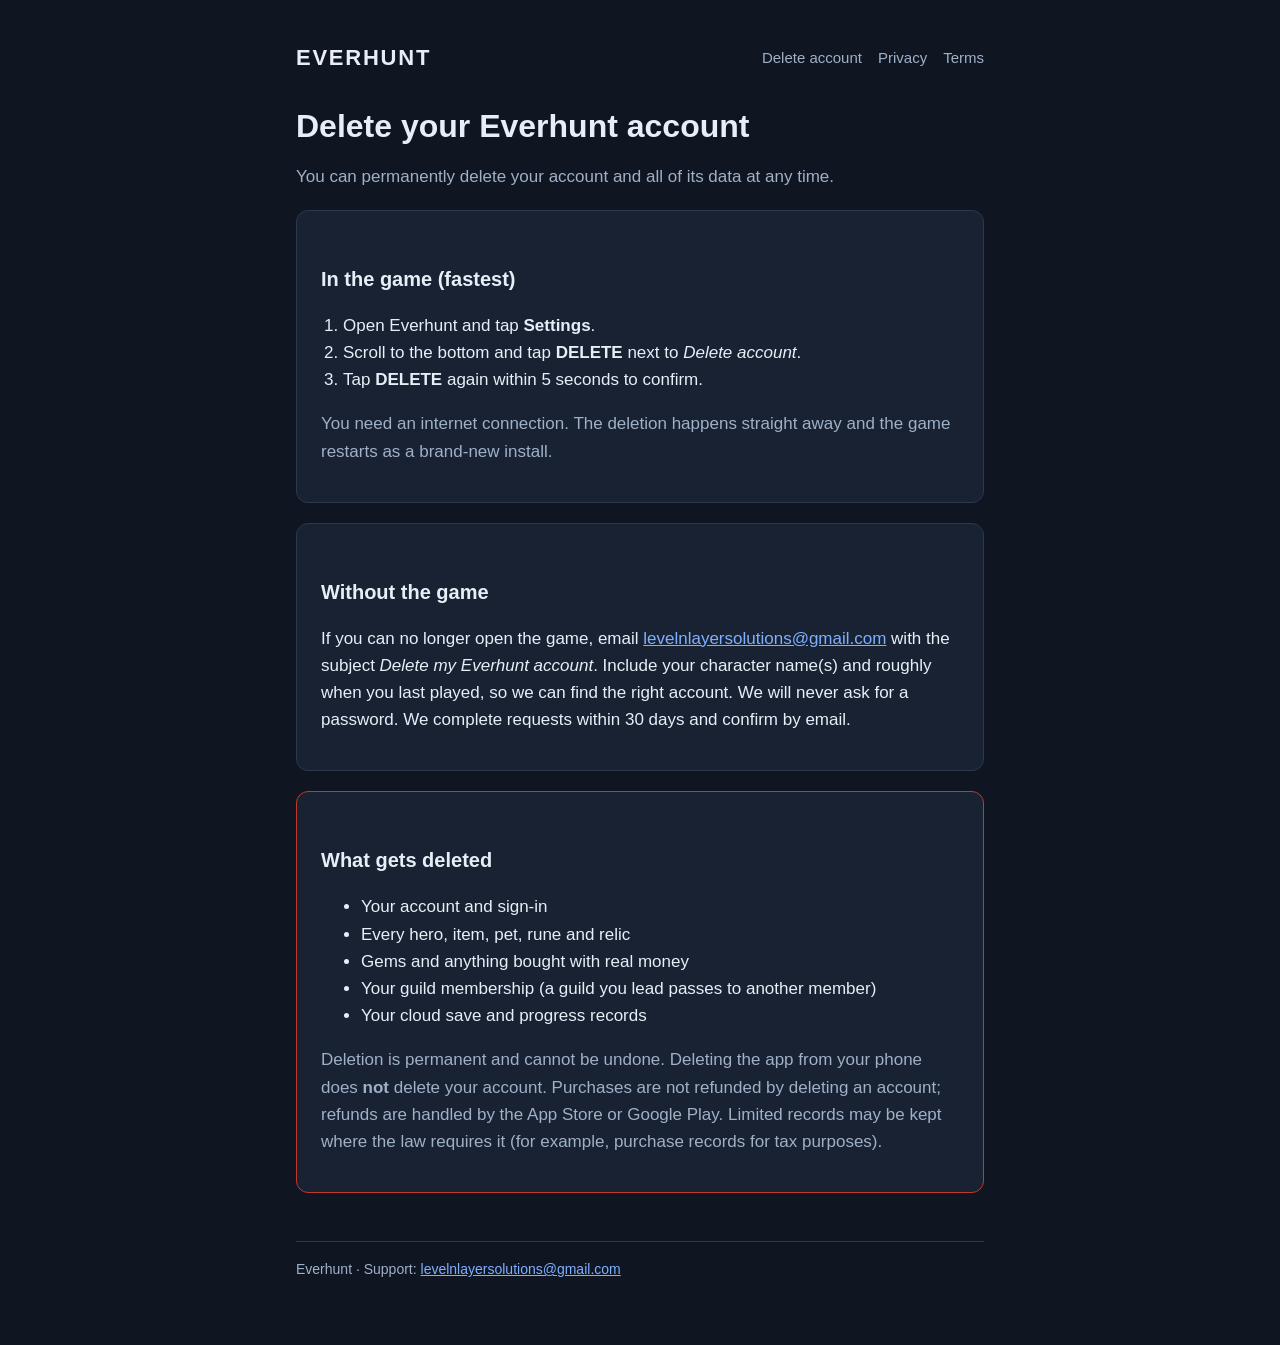
==== delete-account.html @ d9aab1ea "Everhunt site: home, delete account, privacy + terms placeholders Co-Authored-By: Claude Opus 5.5 <n" ====
<!doctype html>
<html lang="en"><head><meta charset="utf-8"><meta name="viewport" content="width=device-width,initial-scale=1"><title>Delete your Everhunt account</title><link rel="stylesheet" href="style.css"></head><body><main><header><a class="brand" href="index.html">EVERHUNT</a><nav><a href="delete-account.html">Delete account</a><a href="privacy.html">Privacy</a><a href="terms.html">Terms</a></nav></header>
<h1>Delete your Everhunt account</h1><p class="muted">You can permanently delete your account and all of its data at any time.</p>
<div class="card"><h2>In the game (fastest)</h2><ol><li>Open Everhunt and tap <strong>Settings</strong>.</li><li>Scroll to the bottom and tap <strong>DELETE</strong> next to <em>Delete account</em>.</li><li>Tap <strong>DELETE</strong> again within 5 seconds to confirm.</li></ol><p class="muted">You need an internet connection. The deletion happens straight away and the game restarts as a brand-new install.</p></div>
<div class="card"><h2>Without the game</h2><p>If you can no longer open the game, email <a href="mailto:levelnlayersolutions@gmail.com?subject=Delete%20my%20Everhunt%20account">levelnlayersolutions@gmail.com</a> with the subject <em>Delete my Everhunt account</em>. Include your character name(s) and roughly when you last played, so we can find the right account. We will never ask for a password. We complete requests within 30 days and confirm by email.</p></div>
<div class="card danger"><h2>What gets deleted</h2><ul><li>Your account and sign-in</li><li>Every hero, item, pet, rune and relic</li><li>Gems and anything bought with real money</li><li>Your guild membership (a guild you lead passes to another member)</li><li>Your cloud save and progress records</li></ul><p class="muted">Deletion is permanent and cannot be undone. Deleting the app from your phone does <strong>not</strong> delete your account. Purchases are not refunded by deleting an account; refunds are handled by the App Store or Google Play. Limited records may be kept where the law requires it (for example, purchase records for tax purposes).</p></div>
<footer>Everhunt &middot; Support: <a href="mailto:levelnlayersolutions@gmail.com">levelnlayersolutions@gmail.com</a></footer></main></body></html>
---- style.css ----
:root{--bg:#0f1622;--card:#182233;--ink:#e8eef7;--muted:#9fb0c7;--accent:#3d7bd9;--line:#2a3850;--danger:#c0392b}
*{box-sizing:border-box}
body{margin:0;background:var(--bg);color:var(--ink);font:17px/1.6 -apple-system,BlinkMacSystemFont,"Segoe UI",Roboto,sans-serif}
main{max-width:720px;margin:0 auto;padding:40px 16px 64px}
header{display:flex;justify-content:space-between;align-items:center;gap:16px;flex-wrap:wrap;margin-bottom:32px}
.brand{font-weight:800;letter-spacing:.08em;font-size:22px;color:var(--ink);text-decoration:none}
nav a{color:var(--muted);text-decoration:none;margin-left:16px;font-size:15px}
nav a:hover{color:var(--ink)}
h1{font-size:32px;line-height:1.2;margin:0 0 8px}
h2{font-size:20px;margin:32px 0 8px}
p,li{color:var(--ink)}
.muted{color:var(--muted)}
.card{background:var(--card);border:1px solid var(--line);border-radius:12px;padding:20px 24px;margin:20px 0}
.card.danger{border-color:var(--danger)}
ol{padding-left:22px}
a{color:#7fb0ff}
code{background:#0b111a;padding:2px 6px;border-radius:6px}
footer{margin-top:48px;padding-top:16px;border-top:1px solid var(--line);color:var(--muted);font-size:14px}
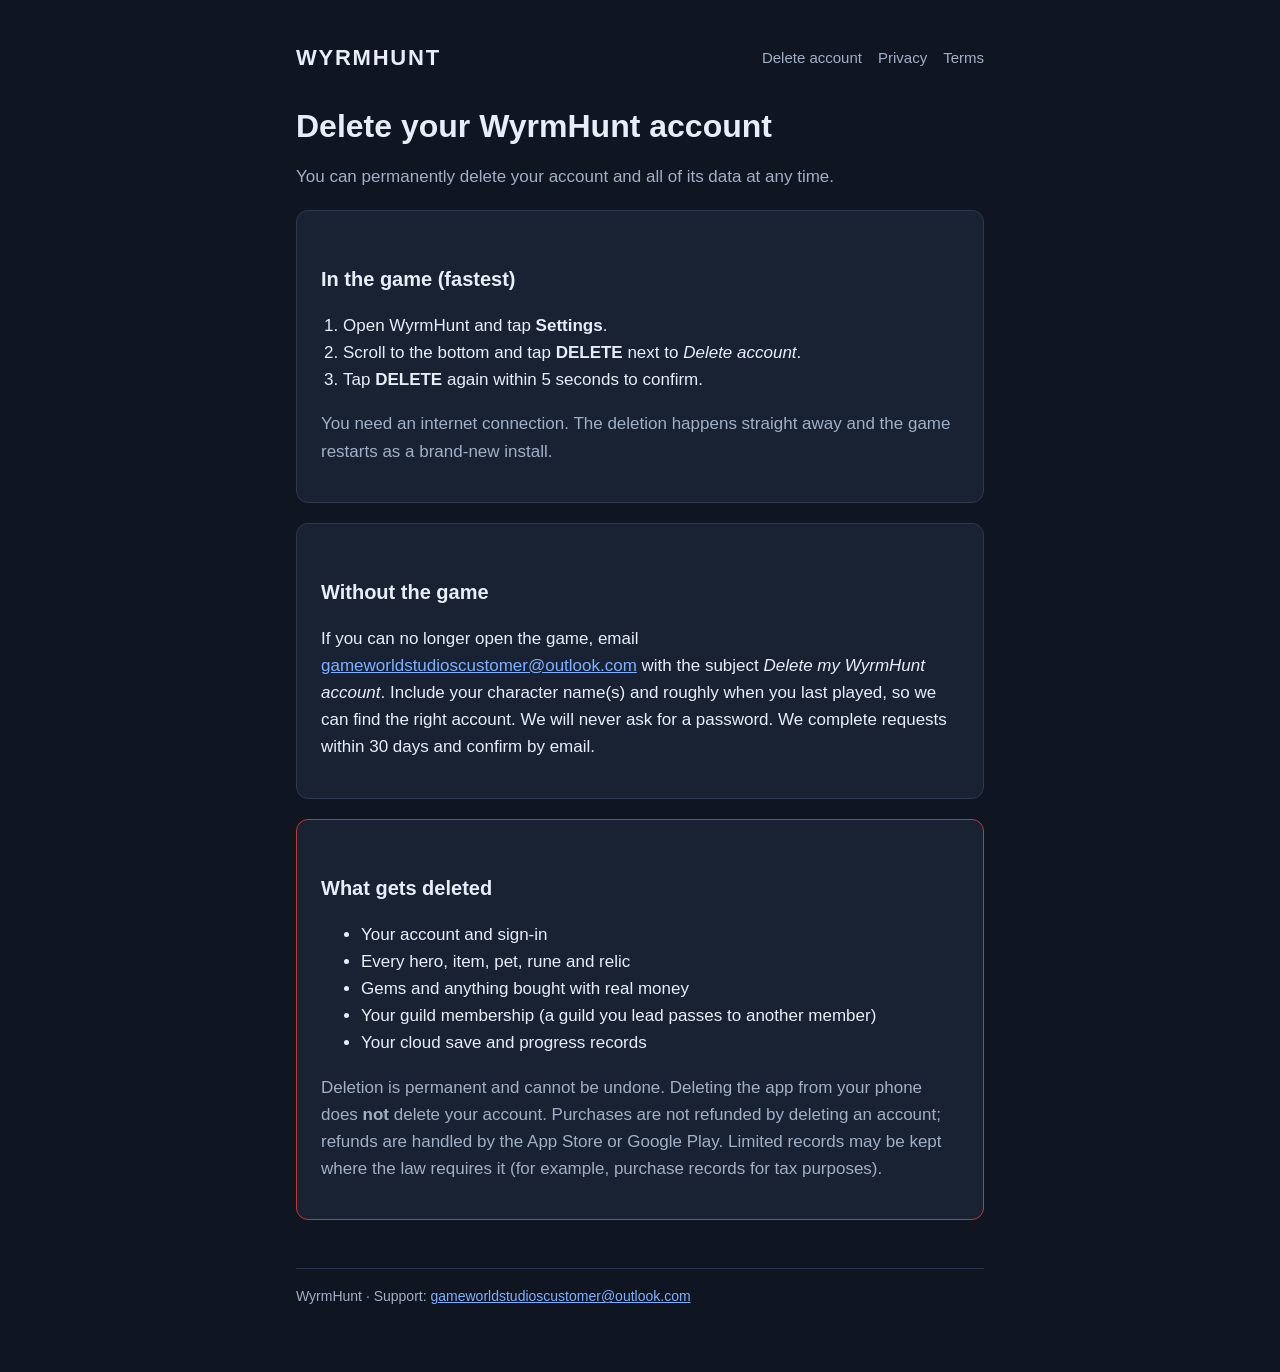
==== commit bc9ad772: "WyrmHunt: real privacy policy and terms (GameWorld Studios Ltd), new support email, rename from Ever" ====
--- a/delete-account.html
+++ b/delete-account.html
@@ -1,7 +1,7 @@
 <!doctype html>
-<html lang="en"><head><meta charset="utf-8"><meta name="viewport" content="width=device-width,initial-scale=1"><title>Delete your Everhunt account</title><link rel="stylesheet" href="style.css"></head><body><main><header><a class="brand" href="index.html">EVERHUNT</a><nav><a href="delete-account.html">Delete account</a><a href="privacy.html">Privacy</a><a href="terms.html">Terms</a></nav></header>
-<h1>Delete your Everhunt account</h1><p class="muted">You can permanently delete your account and all of its data at any time.</p>
-<div class="card"><h2>In the game (fastest)</h2><ol><li>Open Everhunt and tap <strong>Settings</strong>.</li><li>Scroll to the bottom and tap <strong>DELETE</strong> next to <em>Delete account</em>.</li><li>Tap <strong>DELETE</strong> again within 5 seconds to confirm.</li></ol><p class="muted">You need an internet connection. The deletion happens straight away and the game restarts as a brand-new install.</p></div>
-<div class="card"><h2>Without the game</h2><p>If you can no longer open the game, email <a href="mailto:levelnlayersolutions@gmail.com?subject=Delete%20my%20Everhunt%20account">levelnlayersolutions@gmail.com</a> with the subject <em>Delete my Everhunt account</em>. Include your character name(s) and roughly when you last played, so we can find the right account. We will never ask for a password. We complete requests within 30 days and confirm by email.</p></div>
+<html lang="en"><head><meta charset="utf-8"><meta name="viewport" content="width=device-width,initial-scale=1"><title>Delete your WyrmHunt account</title><link rel="stylesheet" href="style.css"></head><body><main><header><a class="brand" href="index.html">WYRMHUNT</a><nav><a href="delete-account.html">Delete account</a><a href="privacy.html">Privacy</a><a href="terms.html">Terms</a></nav></header>
+<h1>Delete your WyrmHunt account</h1><p class="muted">You can permanently delete your account and all of its data at any time.</p>
+<div class="card"><h2>In the game (fastest)</h2><ol><li>Open WyrmHunt and tap <strong>Settings</strong>.</li><li>Scroll to the bottom and tap <strong>DELETE</strong> next to <em>Delete account</em>.</li><li>Tap <strong>DELETE</strong> again within 5 seconds to confirm.</li></ol><p class="muted">You need an internet connection. The deletion happens straight away and the game restarts as a brand-new install.</p></div>
+<div class="card"><h2>Without the game</h2><p>If you can no longer open the game, email <a href="mailto:gameworldstudioscustomer@outlook.com?subject=Delete%20my%20WyrmHunt%20account">gameworldstudioscustomer@outlook.com</a> with the subject <em>Delete my WyrmHunt account</em>. Include your character name(s) and roughly when you last played, so we can find the right account. We will never ask for a password. We complete requests within 30 days and confirm by email.</p></div>
 <div class="card danger"><h2>What gets deleted</h2><ul><li>Your account and sign-in</li><li>Every hero, item, pet, rune and relic</li><li>Gems and anything bought with real money</li><li>Your guild membership (a guild you lead passes to another member)</li><li>Your cloud save and progress records</li></ul><p class="muted">Deletion is permanent and cannot be undone. Deleting the app from your phone does <strong>not</strong> delete your account. Purchases are not refunded by deleting an account; refunds are handled by the App Store or Google Play. Limited records may be kept where the law requires it (for example, purchase records for tax purposes).</p></div>
-<footer>Everhunt &middot; Support: <a href="mailto:levelnlayersolutions@gmail.com">levelnlayersolutions@gmail.com</a></footer></main></body></html>
+<footer>WyrmHunt &middot; Support: <a href="mailto:gameworldstudioscustomer@outlook.com">gameworldstudioscustomer@outlook.com</a></footer></main></body></html>
--- a/style.css
+++ b/style.css
@@ -16,3 +16,8 @@
 a{color:#7fb0ff}
 code{background:#0b111a;padding:2px 6px;border-radius:6px}
 footer{margin-top:48px;padding-top:16px;border-top:1px solid var(--line);color:var(--muted);font-size:14px}
+/* Legal pages (privacy, terms): readable long text and the data table */
+.legal h2{margin-top:1.6em}.legal h3{margin-top:1.2em}.legal li{margin:.3em 0}
+.tablewrap{overflow-x:auto;margin:1em 0}
+.legal table{border-collapse:collapse;width:100%;font-size:.95em}
+.legal th,.legal td{border:1px solid rgba(127,127,127,.35);padding:.5em .6em;text-align:left;vertical-align:top}
